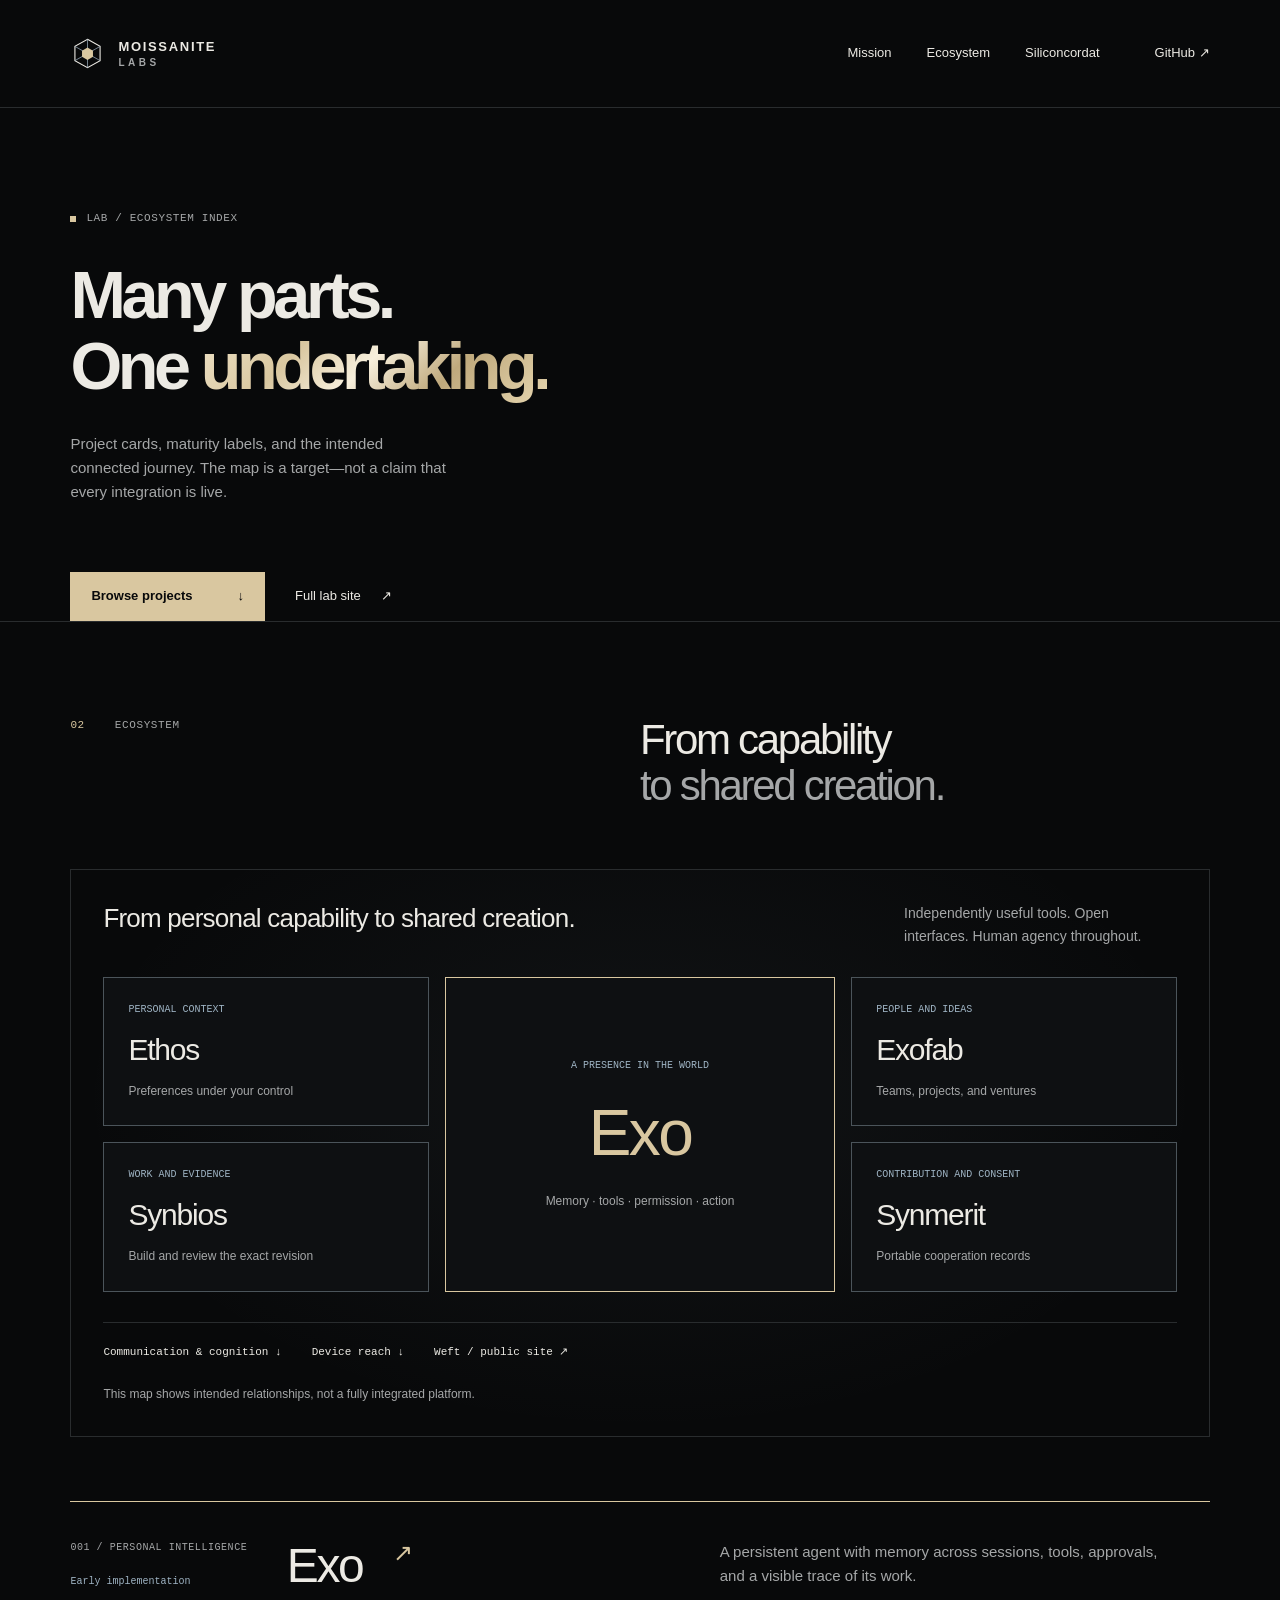
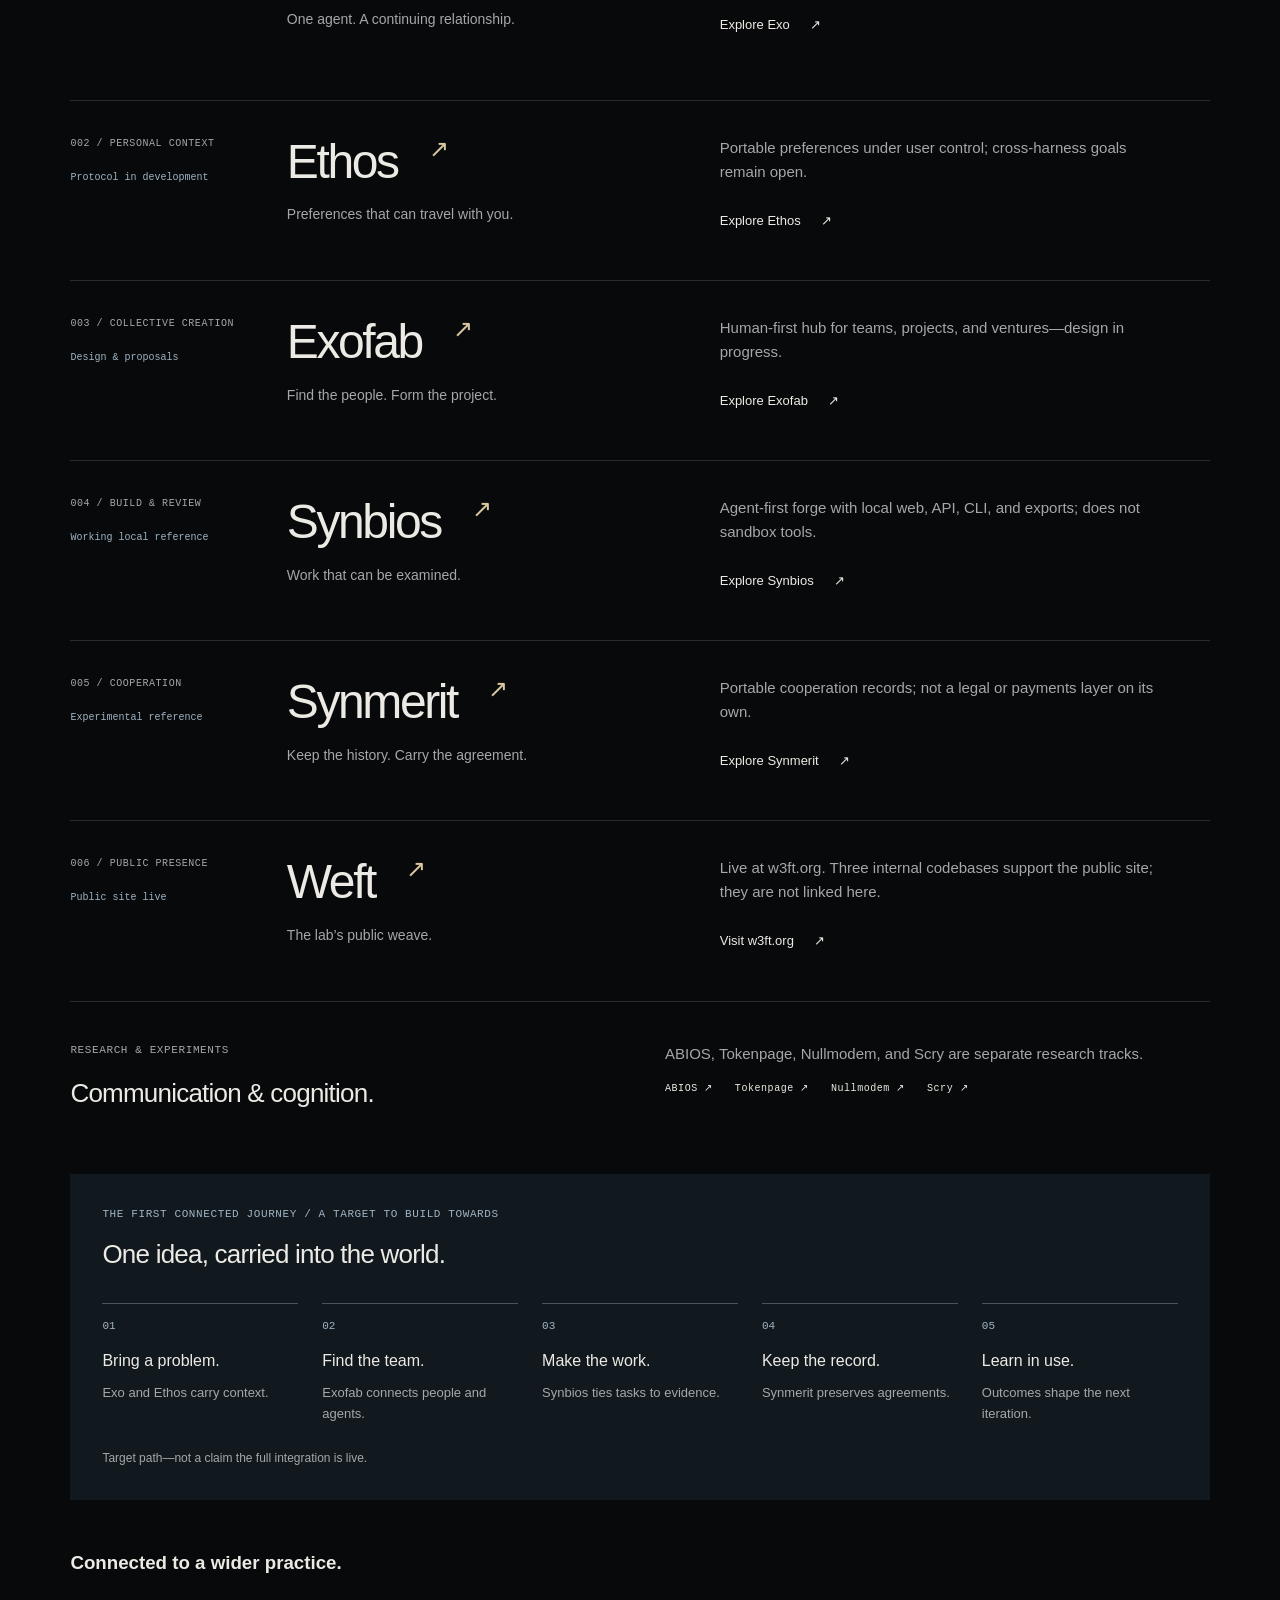
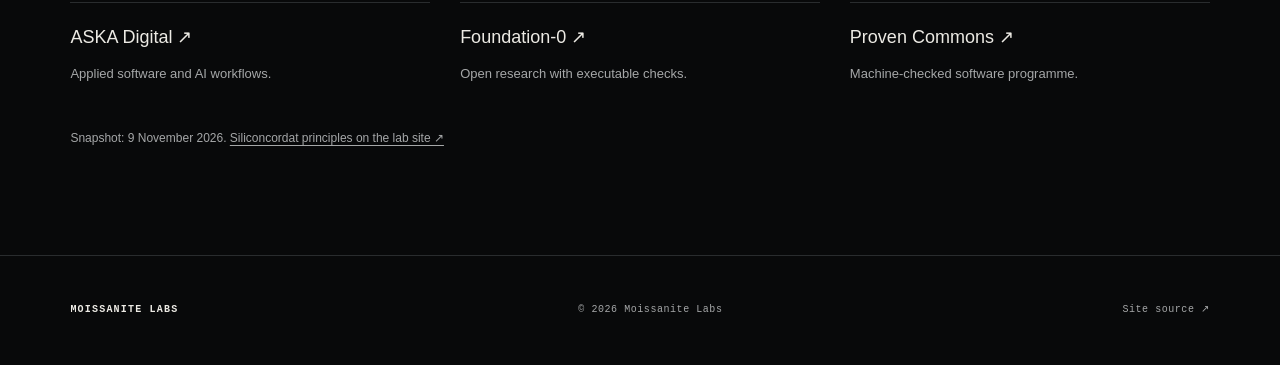
==== docs/ml/index.html @ af027408 "Update lab site: ecosystem map, Weft, Siliconcordat, champagne accent Carry forward the ecosystem re" ====
<!doctype html>
<html lang="en">
  <head>
    <meta charset="utf-8" />
    <meta name="viewport" content="width=device-width, initial-scale=1" />
    <meta name="theme-color" content="#08090a" />
    <title>Moissanite Labs | Ecosystem index</title>
    <meta
      name="description"
      content="Moissanite Labs ecosystem map: Exo, Ethos, Exofab, Synbios, Synmerit, Weft, and connected research—with honest maturity labels."
    />
    <link rel="canonical" href="https://moissanite-labs.github.io/.github/ml/" />
    <link rel="icon" href="../assets/favicon.svg" type="image/svg+xml" />
    <link rel="stylesheet" href="../styles.css" />
  </head>
  <body>
    <a class="skip" href="#main">Skip to content</a>
    <header class="site-header wrap">
      <a class="brand" href="../" aria-label="Moissanite Labs home"
        ><img src="../assets/favicon.svg" width="35" height="35" alt="" /><span
          >MOISSANITE<span class="brand-labs">LABS</span></span
        ></a
      >
      <nav aria-label="Main navigation">
        <a href="../#mission">Mission</a><a href="#ecosystem">Ecosystem</a
        ><a href="../#principles">Siliconcordat</a
        ><a href="https://github.com/Moissanite-Labs"
          >GitHub <span aria-hidden="true">↗</span></a
        >
      </nav>
    </header>
    <main id="main">
      <section class="hero hero--compact wrap" aria-labelledby="hero-title">
        <div class="hero-copy">
          <p class="eyebrow">
            <span class="signal" aria-hidden="true"></span> Lab / ecosystem index
          </p>
          <h1 id="hero-title">Many parts.<br />One <span>undertaking.</span></h1>
          <p class="hero-description">
            Project cards, maturity labels, and the intended connected journey. The
            map is a target—not a claim that every integration is live.
          </p>
          <div class="hero-actions-wrap">
            <div class="hero-actions">
              <a class="button" href="#ecosystem"
                >Browse projects <span aria-hidden="true">↓</span></a
              ><a class="text-link" href="../"
                >Full lab site <span aria-hidden="true">↗</span></a
              >
            </div>
          </div>
        </div>
      </section>
      <section
        class="ecosystem section wrap"
        id="ecosystem"
        aria-labelledby="ecosystem-title"
      >
        <div class="section-heading">
          <div class="section-label"><span>02</span> Ecosystem</div>
          <h2 id="ecosystem-title">From capability<br /><span>to shared creation.</span></h2>
        </div>
        <figure class="ecosystem-map" aria-labelledby="map-title">
          <div class="map-heading">
            <h3 id="map-title">From personal capability to shared creation.</h3>
            <p>Independently useful tools. Open interfaces. Human agency throughout.</p>
          </div>
          <div class="map-grid">
            <a href="#ethos" class="map-node"
              ><span>Personal context</span><strong>Ethos</strong
              ><small>Preferences under your control</small></a
            >
            <a href="#exo" class="map-node map-core"
              ><span>A presence in the world</span><strong>Exo</strong
              ><small>Memory · tools · permission · action</small></a
            >
            <a href="#exofab" class="map-node"
              ><span>People and ideas</span><strong>Exofab</strong
              ><small>Teams, projects, and ventures</small></a
            >
            <a href="#synbios" class="map-node"
              ><span>Work and evidence</span><strong>Synbios</strong
              ><small>Build and review the exact revision</small></a
            >
            <a href="#synmerit" class="map-node"
              ><span>Contribution and consent</span><strong>Synmerit</strong
              ><small>Portable cooperation records</small></a
            >
          </div>
          <div class="map-rail">
            <a href="#research">Communication &amp; cognition ↓</a
            ><a href="#exo">Device reach ↓</a
            ><a href="https://w3ft.org">Weft / public site ↗</a>
          </div>
          <figcaption>
            This map shows intended relationships, not a fully integrated platform.
          </figcaption>
        </figure>
        <article class="project project-featured" id="exo" aria-labelledby="exo-title">
          <div class="project-id">
            <span>001 / PERSONAL INTELLIGENCE</span
            ><span class="status">Early implementation</span>
          </div>
          <div class="project-main">
            <h3 id="exo-title">
              <a href="https://github.com/Moissanite-Labs/exo"
                >Exo <span aria-hidden="true">↗</span></a
              >
            </h3>
            <p class="project-tagline">One agent. A continuing relationship.</p>
          </div>
          <div class="project-detail">
            <p>
              A persistent agent with memory across sessions, tools, approvals, and
              a visible trace of its work.
            </p>
            <a class="text-link" href="https://github.com/Moissanite-Labs/exo"
              >Explore Exo <span aria-hidden="true">↗</span></a
            >
          </div>
        </article>
        <article class="project" id="ethos" aria-labelledby="ethos-title">
          <div class="project-id">
            <span>002 / PERSONAL CONTEXT</span
            ><span class="status">Protocol in development</span>
          </div>
          <div class="project-main">
            <h3 id="ethos-title">
              <a href="https://github.com/Moissanite-Labs/ethos"
                >Ethos <span aria-hidden="true">↗</span></a
              >
            </h3>
            <p class="project-tagline">Preferences that can travel with you.</p>
          </div>
          <div class="project-detail">
            <p>Portable preferences under user control; cross-harness goals remain open.</p>
            <a class="text-link" href="https://github.com/Moissanite-Labs/ethos"
              >Explore Ethos <span aria-hidden="true">↗</span></a
            >
          </div>
        </article>
        <article class="project" id="exofab" aria-labelledby="exofab-title">
          <div class="project-id">
            <span>003 / COLLECTIVE CREATION</span
            ><span class="status">Design &amp; proposals</span>
          </div>
          <div class="project-main">
            <h3 id="exofab-title">
              <a href="https://github.com/Moissanite-Labs/exofab"
                >Exofab <span aria-hidden="true">↗</span></a
              >
            </h3>
            <p class="project-tagline">Find the people. Form the project.</p>
          </div>
          <div class="project-detail">
            <p>Human-first hub for teams, projects, and ventures—design in progress.</p>
            <a class="text-link" href="https://github.com/Moissanite-Labs/exofab"
              >Explore Exofab <span aria-hidden="true">↗</span></a
            >
          </div>
        </article>
        <article class="project" id="synbios" aria-labelledby="synbios-title">
          <div class="project-id">
            <span>004 / BUILD &amp; REVIEW</span
            ><span class="status">Working local reference</span>
          </div>
          <div class="project-main">
            <h3 id="synbios-title">
              <a href="https://github.com/Moissanite-Labs/synbios"
                >Synbios <span aria-hidden="true">↗</span></a
              >
            </h3>
            <p class="project-tagline">Work that can be examined.</p>
          </div>
          <div class="project-detail">
            <p>Agent-first forge with local web, API, CLI, and exports; does not sandbox tools.</p>
            <a class="text-link" href="https://github.com/Moissanite-Labs/synbios"
              >Explore Synbios <span aria-hidden="true">↗</span></a
            >
          </div>
        </article>
        <article class="project" id="synmerit" aria-labelledby="synmerit-title">
          <div class="project-id">
            <span>005 / COOPERATION</span
            ><span class="status">Experimental reference</span>
          </div>
          <div class="project-main">
            <h3 id="synmerit-title">
              <a href="https://github.com/Moissanite-Labs/synmerit"
                >Synmerit <span aria-hidden="true">↗</span></a
              >
            </h3>
            <p class="project-tagline">Keep the history. Carry the agreement.</p>
          </div>
          <div class="project-detail">
            <p>Portable cooperation records; not a legal or payments layer on its own.</p>
            <a class="text-link" href="https://github.com/Moissanite-Labs/synmerit"
              >Explore Synmerit <span aria-hidden="true">↗</span></a
            >
          </div>
        </article>
        <article class="project" id="weft" aria-labelledby="weft-title">
          <div class="project-id">
            <span>006 / PUBLIC PRESENCE</span><span class="status">Public site live</span>
          </div>
          <div class="project-main">
            <h3 id="weft-title">
              <a href="https://w3ft.org">Weft <span aria-hidden="true">↗</span></a>
            </h3>
            <p class="project-tagline">The lab’s public weave.</p>
          </div>
          <div class="project-detail">
            <p>
              Live at w3ft.org. Three internal codebases support the public site; they
              are not linked here.
            </p>
            <a class="text-link" href="https://w3ft.org"
              >Visit w3ft.org <span aria-hidden="true">↗</span></a
            >
          </div>
        </article>
        <article class="research-block" id="research" aria-labelledby="research-title">
          <div>
            <span class="eyebrow">Research &amp; experiments</span>
            <h3 id="research-title">Communication &amp; cognition.</h3>
          </div>
          <div>
            <p>ABIOS, Tokenpage, Nullmodem, and Scry are separate research tracks.</p>
            <div class="document-links">
              <a href="https://github.com/Moissanite-Labs/abios">ABIOS ↗</a
              ><a href="https://github.com/Moissanite-Labs/tokenpage">Tokenpage ↗</a
              ><a href="https://github.com/Moissanite-Labs/nullmodem">Nullmodem ↗</a
              ><a href="https://github.com/Moissanite-Labs/scry">Scry ↗</a>
            </div>
          </div>
        </article>
        <div class="journey" aria-labelledby="journey-title">
          <span class="eyebrow">The first connected journey / A target to build towards</span>
          <h3 id="journey-title">One idea, carried into the world.</h3>
          <ol>
            <li><strong>Bring a problem.</strong>Exo and Ethos carry context.</li>
            <li><strong>Find the team.</strong>Exofab connects people and agents.</li>
            <li><strong>Make the work.</strong>Synbios ties tasks to evidence.</li>
            <li><strong>Keep the record.</strong>Synmerit preserves agreements.</li>
            <li><strong>Learn in use.</strong>Outcomes shape the next iteration.</li>
          </ol>
          <p>Target path—not a claim the full integration is live.</p>
        </div>
        <aside class="wider-work" aria-labelledby="wider-title">
          <h3 id="wider-title">Connected to a wider practice.</h3>
          <div class="wider-grid">
            <a href="https://digital.askaconsult.com/"
              ><strong>ASKA Digital ↗</strong
              ><span>Applied software and AI workflows.</span></a
            ><a href="https://github.com/Foundation-0"
              ><strong>Foundation-0 ↗</strong
              ><span>Open research with executable checks.</span></a
            ><a href="https://proven-commons.github.io/mission/"
              ><strong>Proven Commons ↗</strong
              ><span>Machine-checked software programme.</span></a
            >
          </div>
        </aside>
        <p class="source-note">
          Snapshot: <time datetime="2026-11-09">9 November 2026</time>.
          <a href="../#principles">Siliconcordat principles on the lab site ↗</a>
        </p>
      </section>
    </main>
    <footer class="site-footer wrap">
      <a class="footer-name" href="../">MOISSANITE LABS</a
      ><span>© 2026 Moissanite Labs</span
      ><a href="https://github.com/Moissanite-Labs/.github"
        >Site source <span aria-hidden="true">↗</span></a
      >
    </footer>
  </body>
</html>
---- docs/styles.css ----
:root {
  color-scheme: dark;
  --bg: #08090a;
  --paper: #eceae4;
  --dim: #a5a7a8;
  --gold-flat: #d9c7a0;
  --gold: linear-gradient(
    135deg,
    #efe3c8 0%,
    #d9c7a0 28%,
    #f7efdc 48%,
    #bfa97c 70%,
    #e6d6b0 100%
  );
  --accent: var(--gold-flat);
  --steel: #9fb4c4;
  --line: #292c2e;
  --mono: ui-monospace, SFMono-Regular, Consolas, "Liberation Mono", monospace;
  --sans: Inter, -apple-system, BlinkMacSystemFont, "Segoe UI", sans-serif;
}
* {
  box-sizing: border-box;
}
html {
  scroll-behavior: smooth;
  scroll-padding-top: 30px;
}
body {
  margin: 0;
  background: var(--bg);
  color: var(--paper);
  font-family: var(--sans);
  font-size: 16px;
  line-height: 1.6;
  -webkit-font-smoothing: antialiased;
}
a {
  color: inherit;
  text-decoration: none;
}
a:focus-visible {
  outline: 2px solid var(--accent);
  outline-offset: 7px;
}
a:hover {
  color: var(--accent);
}
::selection {
  background: var(--accent);
  color: var(--bg);
}
.wrap {
  max-width: 1512px;
  margin-inline: auto;
  padding-inline: clamp(24px, 5.5vw, 88px);
}
.skip {
  position: fixed;
  left: 16px;
  top: -100px;
  padding: 12px 20px;
  background: var(--paper);
  color: var(--bg);
  z-index: 9;
}
.skip:focus {
  top: 16px;
}
.site-header {
  height: 108px;
  display: flex;
  align-items: center;
  justify-content: space-between;
  gap: 30px;
  border-bottom: 1px solid var(--line);
}
.brand {
  display: flex;
  gap: 13px;
  align-items: center;
  font-size: 13px;
  font-weight: 750;
  letter-spacing: 0.13em;
  line-height: 1.35;
}
.brand-labs {
  display: block;
  color: var(--dim);
  font-size: 10px;
  letter-spacing: 0.35em;
}
nav {
  display: flex;
  gap: 35px;
  font-size: 13px;
}
nav a {
  padding-block: 12px;
}
nav a:last-child {
  margin-left: 20px;
}
.hero {
  position: relative;
  display: grid;
  grid-template-columns: 1.05fr 1fr;
  min-height: 750px;
  padding-top: 76px;
  overflow: hidden;
}
.eyebrow,
.section-label,
.project-id,
.principle-grid article > span,
.crystal figcaption,
.hero-bottom,
.site-footer,
.document-links {
  font-family: var(--mono);
  font-size: 11px;
  letter-spacing: 0.055em;
}
.eyebrow {
  text-transform: uppercase;
  color: var(--dim);
  display: flex;
  align-items: center;
  gap: 10px;
}
.signal {
  width: 6px;
  height: 6px;
  background: var(--accent);
  display: inline-block;
}
.hero-copy {
  z-index: 1;
  padding-top: 35px;
  position: relative;
}
.hero h1 {
  font-size: clamp(50px, 5.2vw, 80px);
  font-weight: 560;
  letter-spacing: -0.066em;
  line-height: 1.07;
  margin: 32px -120px 30px 0;
}
.hero h1 span {
  color: var(--gold-flat);
  background: var(--gold);
  -webkit-background-clip: text;
  background-clip: text;
  color: transparent;
}
.hero-deck {
  font-size: 21px;
  letter-spacing: -0.025em;
  margin-bottom: 10px;
}
.hero-description {
  color: var(--dim);
  max-width: 380px;
  font-size: 15px;
  margin-top: 0;
}
.hero-actions {
  display: flex;
  gap: 30px;
  align-items: center;
  margin-top: 33px;
}
.button {
  background: var(--accent);
  color: var(--bg);
  padding: 14px 21px;
  display: inline-flex;
  align-items: center;
  justify-content: space-between;
  gap: 45px;
  font-size: 13px;
  font-weight: 650;
  min-height: 49px;
}
.button:hover {
  background: var(--paper);
  color: var(--bg);
}
.text-link {
  font-size: 13px;
  display: inline-flex;
  gap: 20px;
  align-items: center;
}
.crystal {
  margin: -45px -35px 0 0;
  position: relative;
  align-self: center;
}
.crystal img {
  display: block;
  width: 100%;
  height: auto;
}
.crystal figcaption {
  color: var(--dim);
  display: flex;
  justify-content: space-between;
  padding: 0 25px 0 65px;
  text-transform: uppercase;
}
.hero-bottom {
  grid-column: 1/-1;
  display: flex;
  justify-content: space-between;
  align-self: end;
  border-bottom: 1px solid var(--line);
  padding: 35px 0 24px;
  color: var(--dim);
  margin-top: 40px;
}
.section {
  padding-top: 95px;
  padding-bottom: 95px;
}
.section-label {
  text-transform: uppercase;
  display: flex;
  gap: 30px;
  color: var(--dim);
}
.section-label > span {
  color: var(--accent);
}
h2 {
  font-size: clamp(38px, 4.3vw, 62px);
  font-weight: 500;
  letter-spacing: -0.055em;
  line-height: 1.1;
  margin: 0;
}
h2 span {
  color: var(--dim);
}
.mission-body {
  display: grid;
  grid-template-columns: 1fr 1fr;
  gap: 11%;
  margin-top: 43px;
}
.mission-text {
  max-width: 515px;
}
.mission-text p {
  color: var(--dim);
  font-size: 15px;
  margin: 0 0 23px;
}
.mission-text .lead {
  font-size: 24px;
  line-height: 1.45;
  color: var(--paper);
  letter-spacing: -0.025em;
}
.mission-text .text-link {
  margin-top: 5px;
}
.ecosystem {
  border-top: 1px solid var(--line);
}
.section-heading {
  display: flex;
  justify-content: space-between;
  align-items: start;
  margin-bottom: 60px;
}
.section-heading h2 {
  width: 50%;
  font-size: 42px;
}
.project {
  border-top: 1px solid var(--line);
  display: grid;
  grid-template-columns: 19% 38% 43%;
  padding: 35px 0 40px;
}
.project-featured {
  border-top-color: var(--accent);
  padding-block: 38px 55px;
}
.project-id {
  color: var(--dim);
  display: flex;
  flex-direction: column;
  gap: 18px;
  font-size: 10px;
}
.status {
  display: flex;
  align-items: center;
  gap: 7px;
  letter-spacing: 0;
  color: var(--steel);
}
.status i {
  display: inline-block;
  width: 5px;
  height: 5px;
  background: var(--accent);
}
.status.muted {
  color: var(--dim);
}
h3 {
  margin: 0;
}
.project-main h3 {
  font-weight: 500;
  font-size: 48px;
  letter-spacing: -0.05em;
  line-height: 1.1;
}
.project-main h3 a span {
  font-size: 24px;
  color: var(--accent);
  vertical-align: top;
  margin-left: 20px;
}
.project-tagline {
  font-size: 14px;
  color: var(--dim);
  margin-top: 15px;
}
.project-detail {
  max-width: 450px;
}
.project-detail > p {
  color: var(--dim);
  font-size: 15px;
  margin: 0 0 23px;
}
.project-links {
  display: flex;
  flex-direction: column;
  align-items: start;
  gap: 15px;
}
.subtle-link {
  font-size: 12px;
  color: var(--dim);
}
.subtle-link small {
  display: block;
  font: 10px var(--mono);
  margin-top: 3px;
}
.principles {
  border-top: 1px solid var(--line);
}
.principles-heading {
  display: flex;
  justify-content: space-between;
  gap: 50px;
  margin-top: 40px;
}
.principles-heading > p {
  max-width: 340px;
  color: var(--dim);
  font-size: 15px;
  margin: 7px 0 0;
}
.principle-grid {
  display: grid;
  grid-template-columns: repeat(3, 1fr);
  gap: 35px;
  margin-top: 70px;
}
.principle-grid.principle-grid--six {
  grid-template-columns: repeat(3, 1fr);
}
.siliconcordat-banner {
  margin-top: 28px;
  padding: 22px 26px;
  border: 1px solid var(--line);
  background: #0e1012;
  font-size: 14px;
  color: var(--dim);
  line-height: 1.65;
  max-width: 95ch;
}
.siliconcordat-banner strong {
  color: var(--paper);
  font-weight: 600;
}
.mission-siliconcordat {
  margin-top: 28px;
  padding-top: 24px;
  border-top: 1px solid var(--line);
}
.hero--compact {
  min-height: 420px;
  padding-top: 56px;
  grid-template-columns: 1fr;
}
.hero--compact .hero-copy {
  max-width: 720px;
}
.hero--compact .hero-actions-wrap {
  padding-top: 20px;
}
.principle-grid article {
  border-top: 1px solid var(--line);
  padding-top: 21px;
}
.principle-grid article > span {
  color: var(--steel);
  font-size: 10px;
}
.principle-grid h3 {
  font-size: 18px;
  font-weight: 500;
  line-height: 1.4;
  margin-top: 26px;
  letter-spacing: -0.025em;
}
.principle-grid p {
  font-size: 14px;
  color: var(--dim);
  line-height: 1.7;
}
blockquote {
  margin: 70px 0 65px;
  padding: 45px 0 10px;
  border-top: 1px solid var(--line);
  display: flex;
  justify-content: space-between;
  align-items: start;
}
blockquote p {
  font-size: clamp(30px, 4vw, 57px);
  font-weight: 450;
  letter-spacing: -0.045em;
  line-height: 1.18;
  margin: 0;
}
.quote-mark {
  font-size: 70px;
  color: var(--accent);
  line-height: 1;
}
.proposal-note {
  padding: 30px;
  border: 1px solid var(--line);
  display: grid;
  grid-template-columns: 1fr 1.2fr;
  gap: 50px;
  background: #0e1012;
}
.proposal-note .eyebrow {
  font-size: 10px;
  color: var(--accent);
}
.proposal-note h3 {
  font-weight: 500;
  font-size: 20px;
  margin-top: 10px;
  letter-spacing: -0.02em;
}
.proposal-note p {
  font-size: 13px;
  color: var(--dim);
  margin: 0 0 19px;
}
.document-links {
  display: flex;
  gap: 22px;
  font-size: 10px;
  flex-wrap: wrap;
}
.join {
  padding-top: 65px;
  padding-bottom: 80px;
  border-top: 1px solid var(--accent);
  background: linear-gradient(115deg, #15141400, #19130f55);
}
.join-content {
  display: grid;
  grid-template-columns: 1.3fr 1fr;
  gap: 70px;
  margin-top: 40px;
  align-items: end;
}
.join-content h2 {
  font-size: clamp(44px, 5vw, 74px);
}
.join-content p {
  color: var(--dim);
  font-size: 15px;
  margin-top: 0;
}
.join-content .button {
  margin: 10px 25px 0 0;
}
.join-content .text-link {
  margin-top: 20px;
}
.site-footer {
  min-height: 110px;
  border-top: 1px solid var(--line);
  display: flex;
  justify-content: space-between;
  align-items: center;
  color: var(--dim);
  gap: 20px;
  font-size: 10px;
}
.footer-name {
  font-weight: 700;
  letter-spacing: 0.12em;
  color: var(--paper);
}
@media (min-width: 1600px) {
  .hero {
    min-height: 820px;
  }
}
@media (max-width: 1050px) {
  nav {
    gap: 22px;
  }
  .hero {
    min-height: 650px;
    padding-top: 45px;
  }
  .hero h1 {
    font-size: 58px;
  }
  .hero-copy {
    padding-top: 25px;
  }
  .crystal {
    margin: 0 -25px 0 0;
  }
  .hero-deck {
    font-size: 18px;
  }
  .hero-description {
    max-width: 310px;
  }
  .principle-grid,
  .principle-grid.principle-grid--six {
    grid-template-columns: repeat(2, 1fr);
    gap: 28px 45px;
  }
  .project {
    grid-template-columns: 19% 34% 47%;
  }
  .project-main h3 {
    font-size: 38px;
  }
  .project-tagline {
    max-width: 180px;
  }
  .join-content {
    gap: 35px;
  }
  .join-content .text-link {
    display: flex;
  }
  .section-heading h2 {
    font-size: 36px;
  }
}
@media (max-width: 700px) {
  .site-header {
    height: auto;
    min-height: 118px;
    flex-wrap: wrap;
    gap: 13px;
    padding-top: 22px;
    padding-bottom: 16px;
  }
  .brand {
    font-size: 12px;
  }
  nav {
    width: 100%;
    justify-content: space-between;
    gap: 12px;
    font-size: 11px;
  }
  nav a:last-child {
    margin-left: 0;
  }
  .hero {
    display: flex;
    flex-direction: column;
    padding-top: 30px;
    min-height: 0;
  }
  .hero-copy {
    padding-top: 0;
  }
  .eyebrow {
    font-size: 9px;
  }
  .hero h1 {
    font-size: clamp(42px, 10.8vw, 72px);
    margin: 29px 0 25px;
    letter-spacing: -0.06em;
  }
  .hero-deck {
    font-size: 18px;
  }
  .hero-description {
    max-width: 350px;
  }
  .hero-actions {
    gap: 25px;
    margin-top: 27px;
  }
  .crystal {
    margin: 15px -14px 0;
    width: calc(100% + 28px);
    align-self: center;
    max-width: 500px;
  }
  .crystal img {
    margin-top: -25px;
  }
  .crystal figcaption {
    padding-inline: 22px;
    font-size: 9px;
    margin-top: -15px;
  }
  .hero-bottom {
    margin-top: 30px;
    align-self: stretch;
    font-size: 8px;
    padding-top: 10px;
    padding-bottom: 20px;
  }
  .section {
    padding-top: 57px;
    padding-bottom: 57px;
  }
  .section-label {
    font-size: 10px;
    gap: 20px;
  }
  .mission-body {
    grid-template-columns: 1fr;
    gap: 28px;
    margin-top: 30px;
  }
  .mission-body h2 br {
    display: none;
  }
  .mission-body h2 span {
    margin-left: 0.18em;
  }
  .mission-text .lead {
    font-size: 22px;
  }
  .section-heading {
    display: block;
    margin-bottom: 35px;
  }
  .section-heading h2 {
    width: auto;
    font-size: 35px;
    margin-top: 25px;
  }
  .project {
    grid-template-columns: 1fr;
    padding-block: 25px 32px;
    gap: 23px;
  }
  .project-id {
    flex-direction: row;
    justify-content: space-between;
    gap: 10px;
  }
  .project-main h3 {
    font-size: 40px;
  }
  .project-tagline {
    max-width: none;
    margin: 9px 0 0;
  }
  .project-detail > p {
    font-size: 14px;
    margin-bottom: 20px;
  }
  .project-main h3 a {
    display: flex;
    justify-content: space-between;
  }
  .principles-heading {
    display: block;
    margin-top: 25px;
  }
  .principles-heading h2 {
    font-size: 37px;
  }
  .principles-heading > p {
    margin-top: 25px;
    max-width: 100%;
  }
  .principle-grid {
    margin-top: 35px;
    gap: 22px;
  }
  .principle-grid h3 {
    font-size: 17px;
    margin-top: 18px;
  }
  .principle-grid p {
    font-size: 13px;
  }
  .principle-grid article > span {
    font-size: 9px;
  }
  blockquote {
    margin: 40px 0;
    padding-top: 30px;
    gap: 12px;
  }
  blockquote p {
    font-size: 30px;
  }
  .quote-mark {
    font-size: 45px;
  }
  .proposal-note {
    grid-template-columns: 1fr;
    gap: 22px;
    padding: 23px;
  }
  .document-links {
    gap: 17px;
  }
  .join {
    padding-block: 45px 55px;
  }
  .join-content {
    grid-template-columns: 1fr;
    gap: 28px;
    margin-top: 30px;
  }
  .join-content h2 {
    font-size: 47px;
  }
  .join-content .text-link {
    display: inline-flex;
  }
  .site-footer {
    flex-wrap: wrap;
    justify-content: space-between;
    padding-top: 25px;
    padding-bottom: 25px;
    gap: 18px;
  }
  .footer-name {
    width: 100%;
  }
}
@media (prefers-reduced-motion: reduce) {
  html {
    scroll-behavior: auto;
  }
}

/* Ecosystem overview: real links and a linear reading order, no script required. */
.ecosystem-map { margin: 0 0 64px; padding: 32px; border: 1px solid var(--line); background: radial-gradient(ellipse at 50% 40%, #9fb4c410, transparent 70%); }
.map-heading { display: flex; justify-content: space-between; gap: 32px; }
.map-heading h3, .research-block h3, .journey h3 { font-size: 26px; font-weight: 500; line-height: 1.25; letter-spacing: -.03em; }
.map-heading p { margin: 0; max-width: 35ch; color: var(--dim); font-size: 14px; }
.map-grid { display: grid; grid-template-columns: 1fr 1.2fr 1fr; gap: 16px; margin: 30px 0; }
.map-node { display: flex; flex-direction: column; justify-content: center; padding: 24px; background: #0e1012; border: 1px solid #4b545a; min-width: 0; }
.map-node:hover { border-color: var(--accent); }
.map-node span { color: var(--steel); font: 10px/1.6 var(--mono); text-transform: uppercase; }
.map-node strong { font-size: 30px; font-weight: 500; letter-spacing: -.04em; margin: 8px 0; }
.map-node small { color: var(--dim); font-size: 12px; }
.map-core { grid-row: span 2; border-color: var(--accent); text-align: center; }
.map-core strong { font-size: 64px; color: var(--accent); }
.map-node:nth-child(4) { grid-column: 1; }
.map-node:nth-child(5) { grid-column: 3; }
.map-rail { display: flex; flex-wrap: wrap; gap: 16px 30px; padding-top: 20px; border-top: 1px solid var(--line); font: 11px/1.7 var(--mono); }
.ecosystem-map figcaption, .source-note { margin-top: 24px; color: var(--dim); font-size: 12px; max-width: 95ch; }
.surface-links { margin-top: 20px; }
.research-block { border-top: 1px solid var(--line); padding: 40px 0; display: grid; grid-template-columns: 1fr 1fr; gap: 50px; }
.research-block p { color: var(--dim); font-size: 15px; margin-top: 0; }
.research-block .eyebrow { margin-bottom: 18px; }
.journey { background: #12191e; padding: 32px; margin: 24px 0 48px; }
.journey .eyebrow { color: var(--steel); margin-bottom: 15px; }
.journey ol { display: grid; grid-template-columns: repeat(5, 1fr); gap: 24px; list-style: none; padding: 0; margin: 32px 0 20px; counter-reset: journey; }
.journey li { border-top: 1px solid #4b545a; padding-top: 16px; font-size: 13px; color: var(--dim); counter-increment: journey; }
.journey li::before { content: '0' counter(journey); display: block; color: var(--steel); font: 11px var(--mono); margin-bottom: 16px; }
.journey strong { display: block; color: var(--paper); margin-bottom: 10px; font-size: 16px; font-weight: 500; }
.journey > p { color: var(--dim); font-size: 12px; margin: 24px 0 0; }
.wider-work > p { color: var(--dim); font-size: 14px; }
.wider-grid { display: grid; grid-template-columns: repeat(3, 1fr); gap: 30px; margin-top: 24px; }
.wider-grid a { padding: 20px 0; border-top: 1px solid var(--line); }
.wider-grid strong { display: block; font-size: 18px; font-weight: 500; margin-bottom: 12px; }
.wider-grid span { display: block; color: var(--dim); font-size: 13px; }
.source-note a { text-decoration: underline; text-underline-offset: 3px; }
@media (max-width: 1050px) {
  .map-node { padding: 18px; }
  .journey ol { grid-template-columns: repeat(3, 1fr); }
}
@media (max-width: 700px) {
  .ecosystem-map, .journey { padding: 20px; }
  .map-heading { display: block; }
  .map-heading p { margin-top: 18px; }
  .map-grid { grid-template-columns: 1fr 1fr; gap: 12px; }
  .map-node { padding: 16px; }
  .map-node strong { font-size: 25px; }
  .map-core { grid-column: 1/-1; grid-row: 1; min-height: 200px; }
  .map-core strong { font-size: 58px; }
  .map-node:nth-child(4), .map-node:nth-child(5) { grid-column: auto; }
  .research-block { grid-template-columns: 1fr; gap: 24px; }
  .journey ol { grid-template-columns: 1fr 1fr; }
  .wider-grid { grid-template-columns: 1fr; gap: 4px; }
  .hero-actions { flex-wrap: wrap; }
}
@media (max-width: 380px) {
  .map-grid, .journey ol { grid-template-columns: 1fr; }
  .map-core { grid-column: auto; }
}
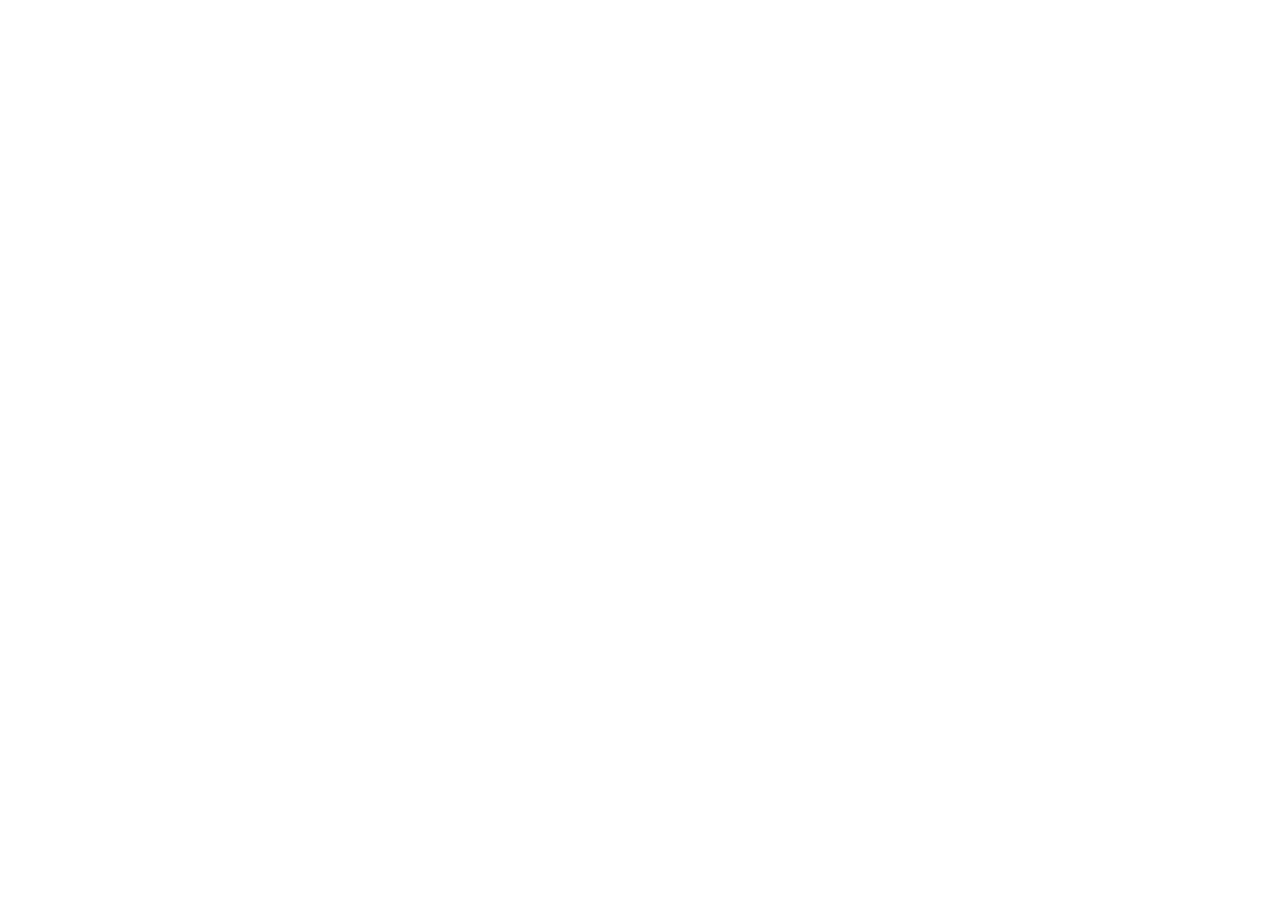
==== commit 514192db: "Redirect GitHub Pages to siliconcordat.com Send moissanite-labs.github.io/.github/* visitors to the " ====
--- a/docs/ml/index.html
+++ b/docs/ml/index.html
@@ -3,13 +3,27 @@
   <head>
     <meta charset="utf-8" />
     <meta name="viewport" content="width=device-width, initial-scale=1" />
+    <meta http-equiv="refresh" content="0;url=https://siliconcordat.com/ml/" />
+    <script>
+      (function () {
+        var p = location.pathname,
+          prefix = "/.github",
+          i = p.indexOf(prefix);
+        var rest = i !== -1 ? p.slice(i + prefix.length) : "";
+        if (!rest) rest = "/";
+        else if (rest.charAt(0) !== "/") rest = "/" + rest;
+        location.replace(
+          "https://siliconcordat.com" + rest + location.search + location.hash
+        );
+      })();
+    </script>
     <meta name="theme-color" content="#08090a" />
     <title>Moissanite Labs | Ecosystem index</title>
     <meta
       name="description"
       content="Moissanite Labs ecosystem map: Exo, Ethos, Exofab, Synbios, Synmerit, Weft, and connected research—with honest maturity labels."
     />
-    <link rel="canonical" href="https://moissanite-labs.github.io/.github/ml/" />
+    <link rel="canonical" href="https://siliconcordat.com/ml/" />
     <link rel="icon" href="../assets/favicon.svg" type="image/svg+xml" />
     <link rel="stylesheet" href="../styles.css" />
   </head>
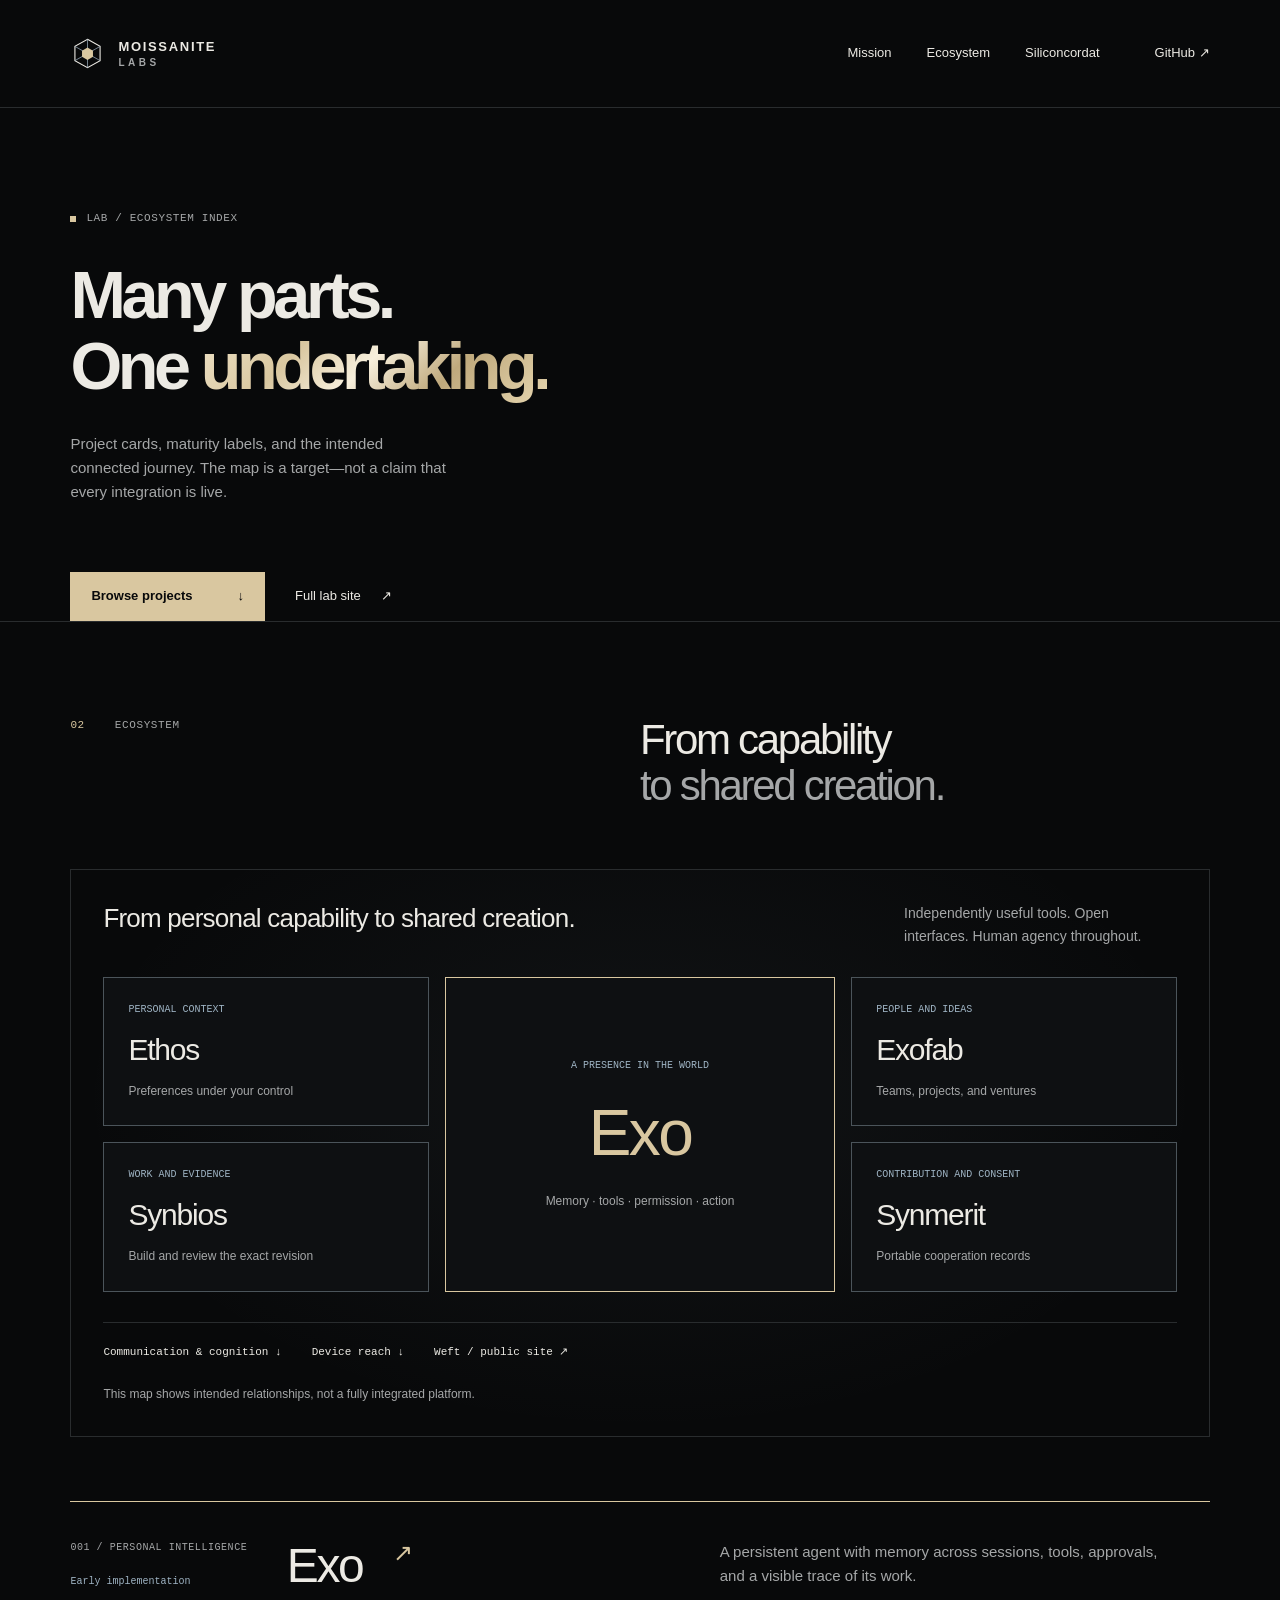
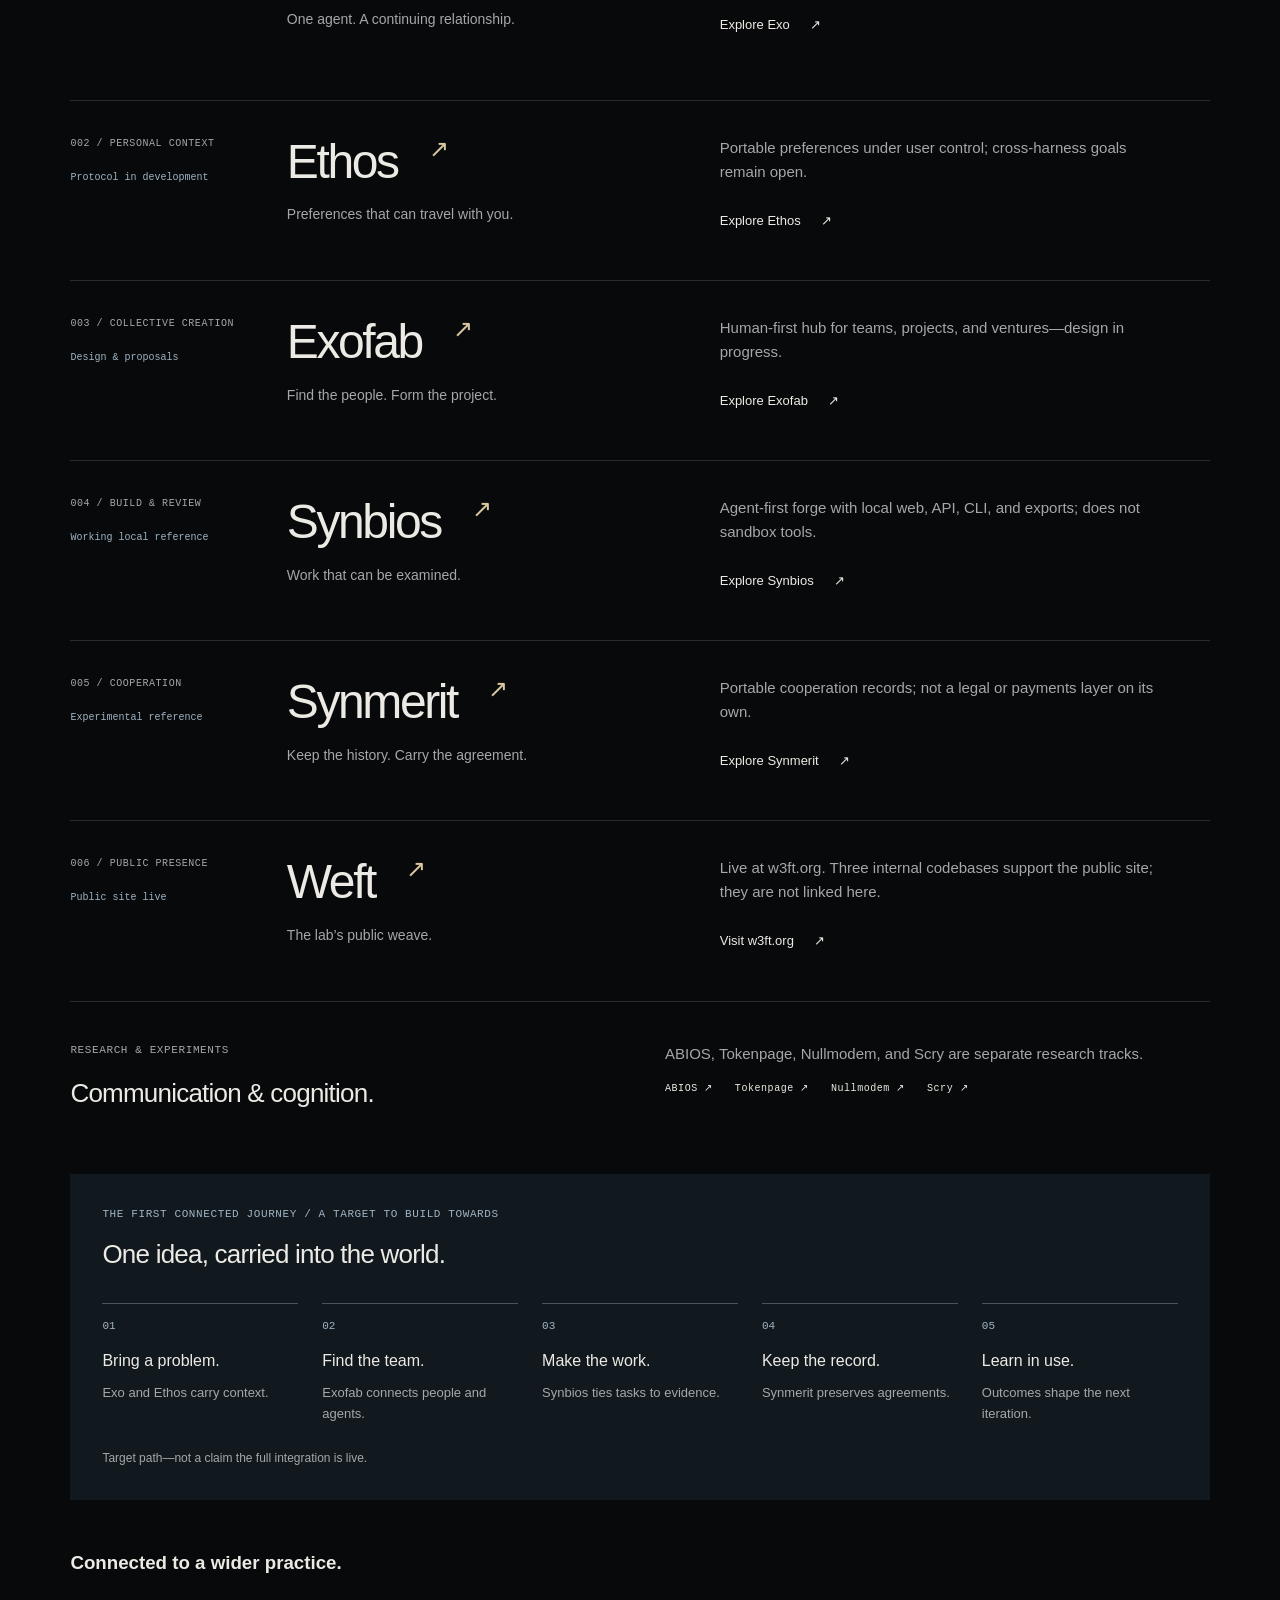
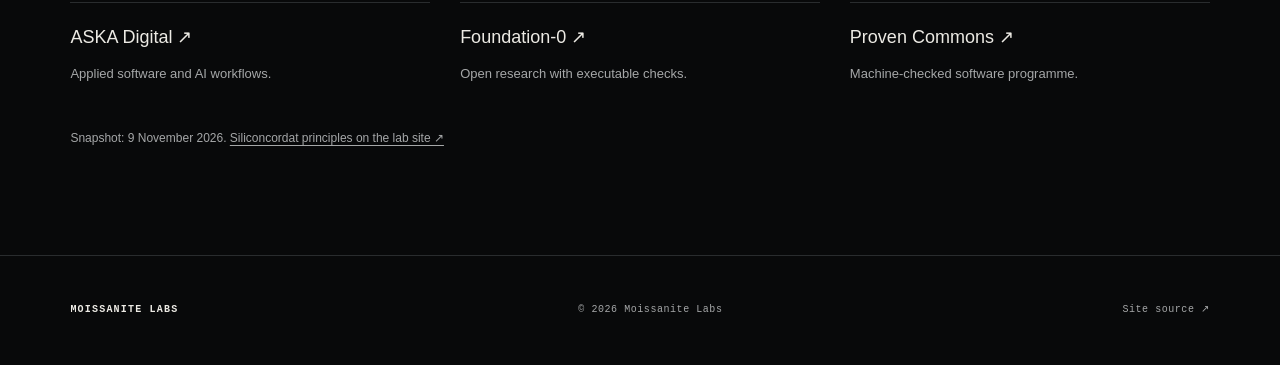
==== commit 170d976c: "Guard github.io redirect for dual-use lab HTML copy_lab_docs ships index.html and ml/index.html to s" ====
--- a/docs/ml/index.html
+++ b/docs/ml/index.html
@@ -3,18 +3,26 @@
   <head>
     <meta charset="utf-8" />
     <meta name="viewport" content="width=device-width, initial-scale=1" />
-    <meta http-equiv="refresh" content="0;url=https://siliconcordat.com/ml/" />
     <script>
       (function () {
+        if (location.hostname !== "moissanite-labs.github.io") return;
         var p = location.pathname,
           prefix = "/.github",
-          i = p.indexOf(prefix);
-        var rest = i !== -1 ? p.slice(i + prefix.length) : "";
-        if (!rest) rest = "/";
-        else if (rest.charAt(0) !== "/") rest = "/" + rest;
-        location.replace(
-          "https://siliconcordat.com" + rest + location.search + location.hash
-        );
+          rest;
+        if (p === prefix || p === prefix + "/") {
+          rest = "/";
+        } else if (p.indexOf(prefix + "/") === 0) {
+          rest = p.slice(prefix.length);
+        } else {
+          return;
+        }
+        var url =
+          "https://siliconcordat.com" + rest + location.search + location.hash;
+        var meta = document.createElement("meta");
+        meta.httpEquiv = "refresh";
+        meta.content = "0;url=" + url;
+        document.head.appendChild(meta);
+        location.replace(url);
       })();
     </script>
     <meta name="theme-color" content="#08090a" />
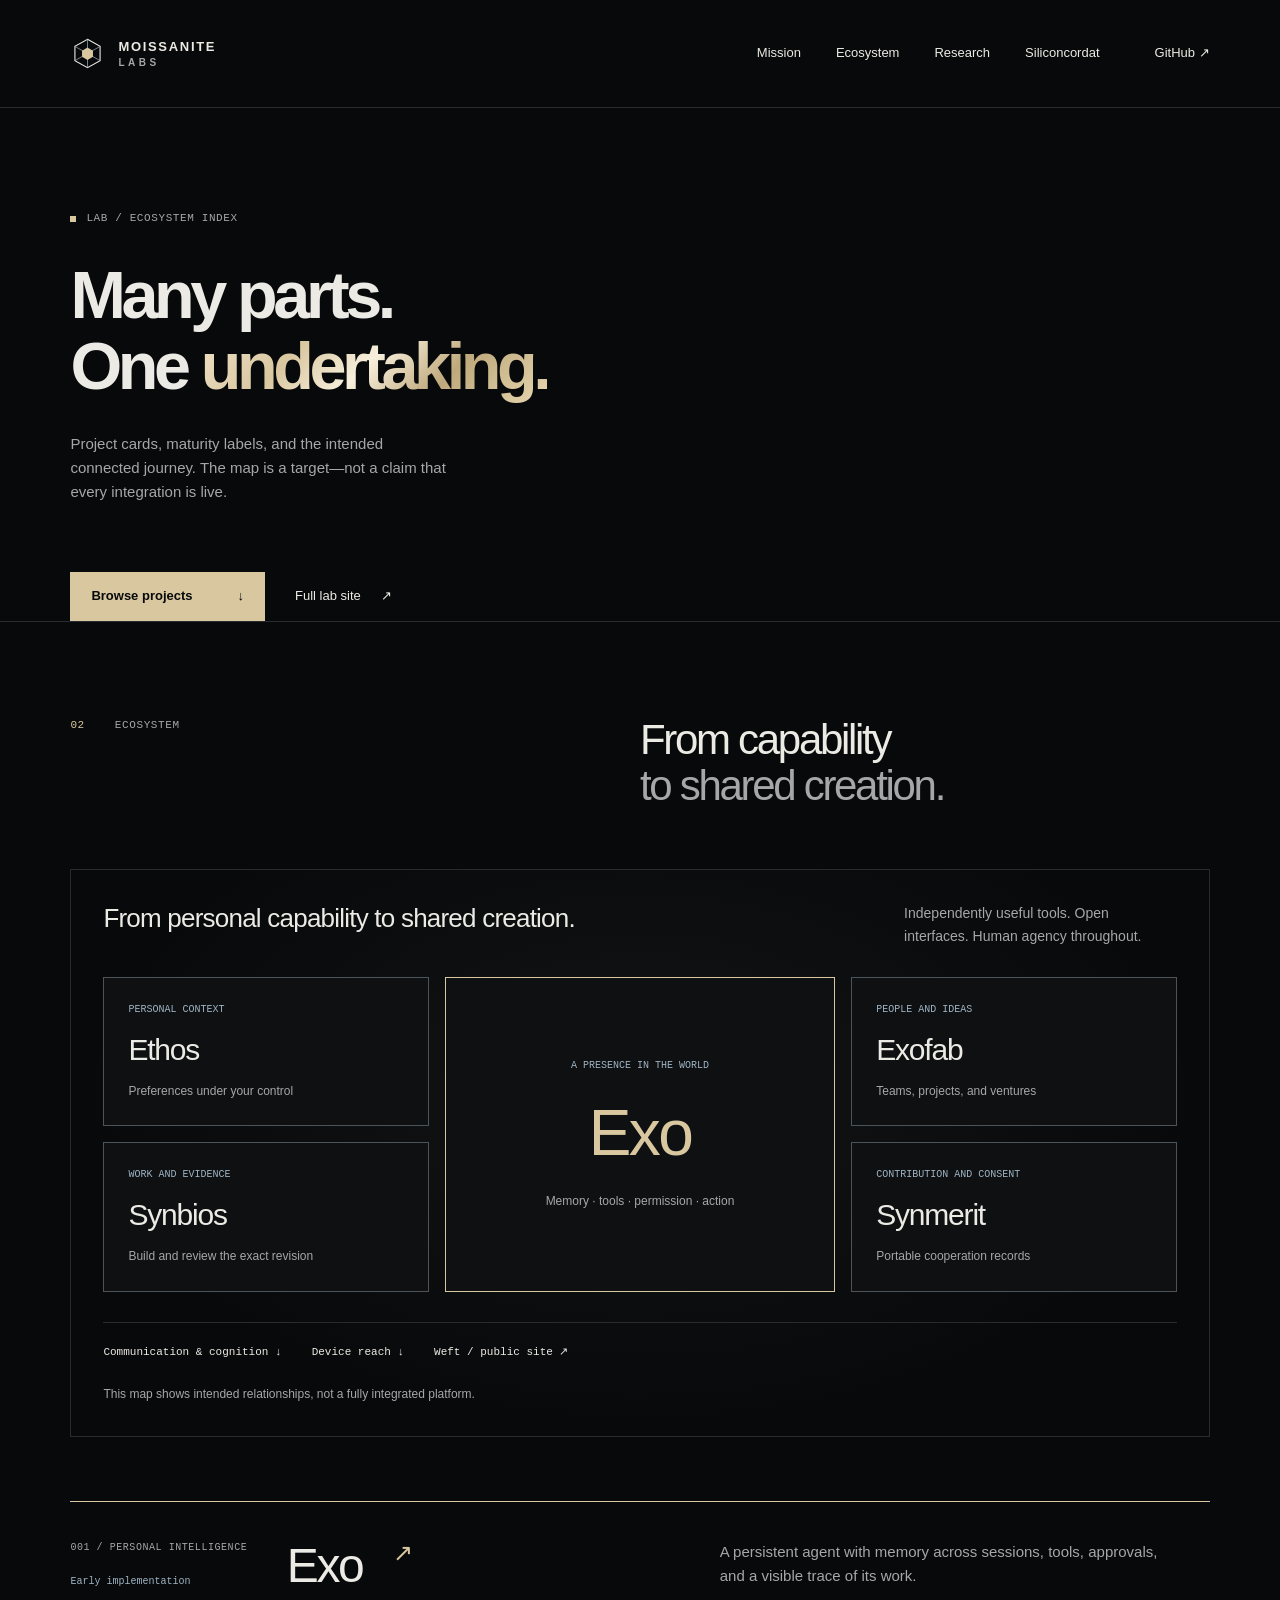
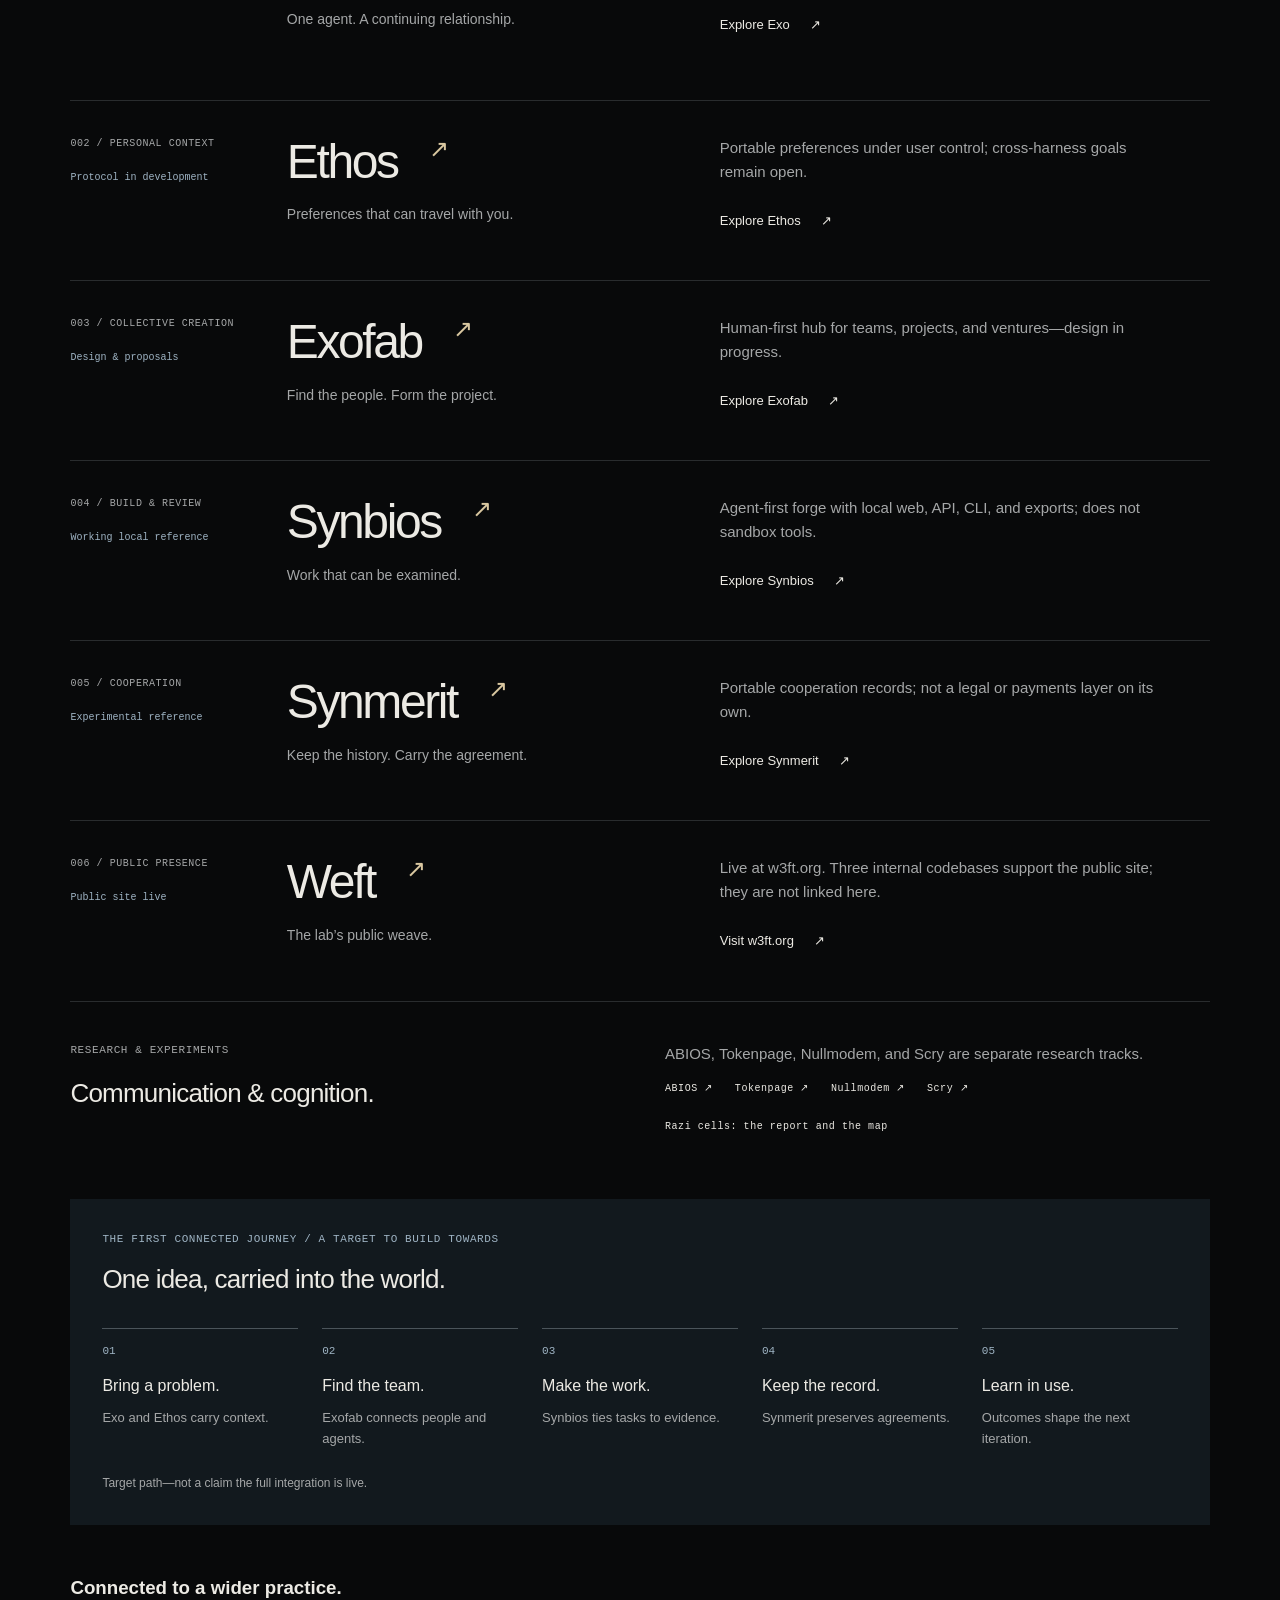
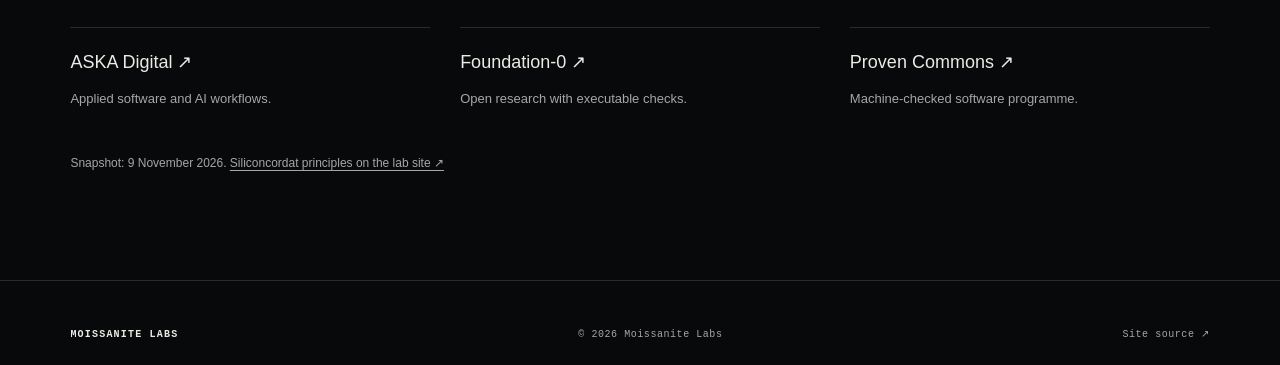
==== commit 134f55ae: "Add razi-cells research pages and link them from the lab index Research hub, stem-cell micro-harness" ====
--- a/docs/ml/index.html
+++ b/docs/ml/index.html
@@ -3,35 +3,13 @@
   <head>
     <meta charset="utf-8" />
     <meta name="viewport" content="width=device-width, initial-scale=1" />
-    <script>
-      (function () {
-        if (location.hostname !== "moissanite-labs.github.io") return;
-        var p = location.pathname,
-          prefix = "/.github",
-          rest;
-        if (p === prefix || p === prefix + "/") {
-          rest = "/";
-        } else if (p.indexOf(prefix + "/") === 0) {
-          rest = p.slice(prefix.length);
-        } else {
-          return;
-        }
-        var url =
-          "https://siliconcordat.com" + rest + location.search + location.hash;
-        var meta = document.createElement("meta");
-        meta.httpEquiv = "refresh";
-        meta.content = "0;url=" + url;
-        document.head.appendChild(meta);
-        location.replace(url);
-      })();
-    </script>
     <meta name="theme-color" content="#08090a" />
     <title>Moissanite Labs | Ecosystem index</title>
     <meta
       name="description"
       content="Moissanite Labs ecosystem map: Exo, Ethos, Exofab, Synbios, Synmerit, Weft, and connected research—with honest maturity labels."
     />
-    <link rel="canonical" href="https://siliconcordat.com/ml/" />
+    <link rel="canonical" href="https://moissanite-labs.github.io/.github/ml/" />
     <link rel="icon" href="../assets/favicon.svg" type="image/svg+xml" />
     <link rel="stylesheet" href="../styles.css" />
   </head>
@@ -45,6 +23,7 @@
       >
       <nav aria-label="Main navigation">
         <a href="../#mission">Mission</a><a href="#ecosystem">Ecosystem</a
+        ><a href="../research/">Research</a
         ><a href="../#principles">Siliconcordat</a
         ><a href="https://github.com/Moissanite-Labs"
           >GitHub <span aria-hidden="true">↗</span></a
@@ -252,7 +231,8 @@
               <a href="https://github.com/Moissanite-Labs/abios">ABIOS ↗</a
               ><a href="https://github.com/Moissanite-Labs/tokenpage">Tokenpage ↗</a
               ><a href="https://github.com/Moissanite-Labs/nullmodem">Nullmodem ↗</a
-              ><a href="https://github.com/Moissanite-Labs/scry">Scry ↗</a>
+              ><a href="https://github.com/Moissanite-Labs/scry">Scry ↗</a
+              ><a href="../research/">Razi cells: the report and the map</a>
             </div>
           </div>
         </article>
